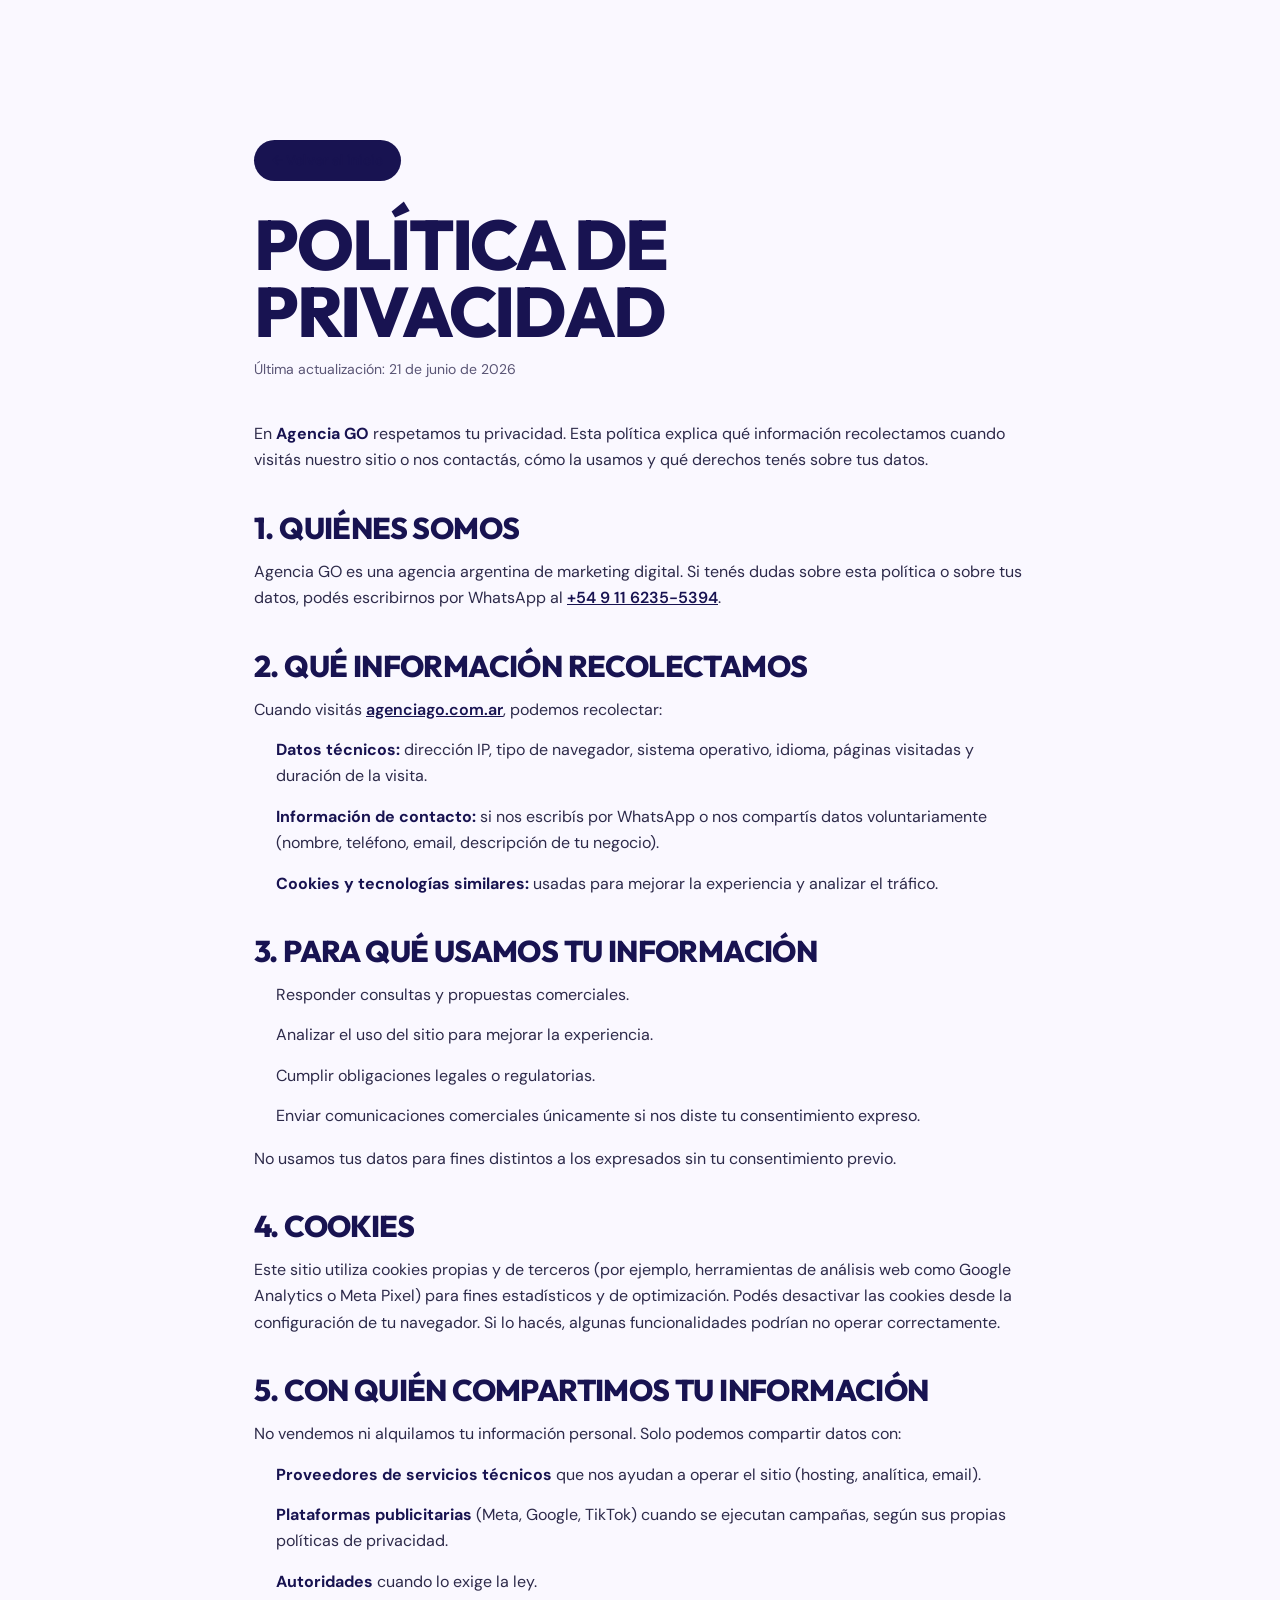
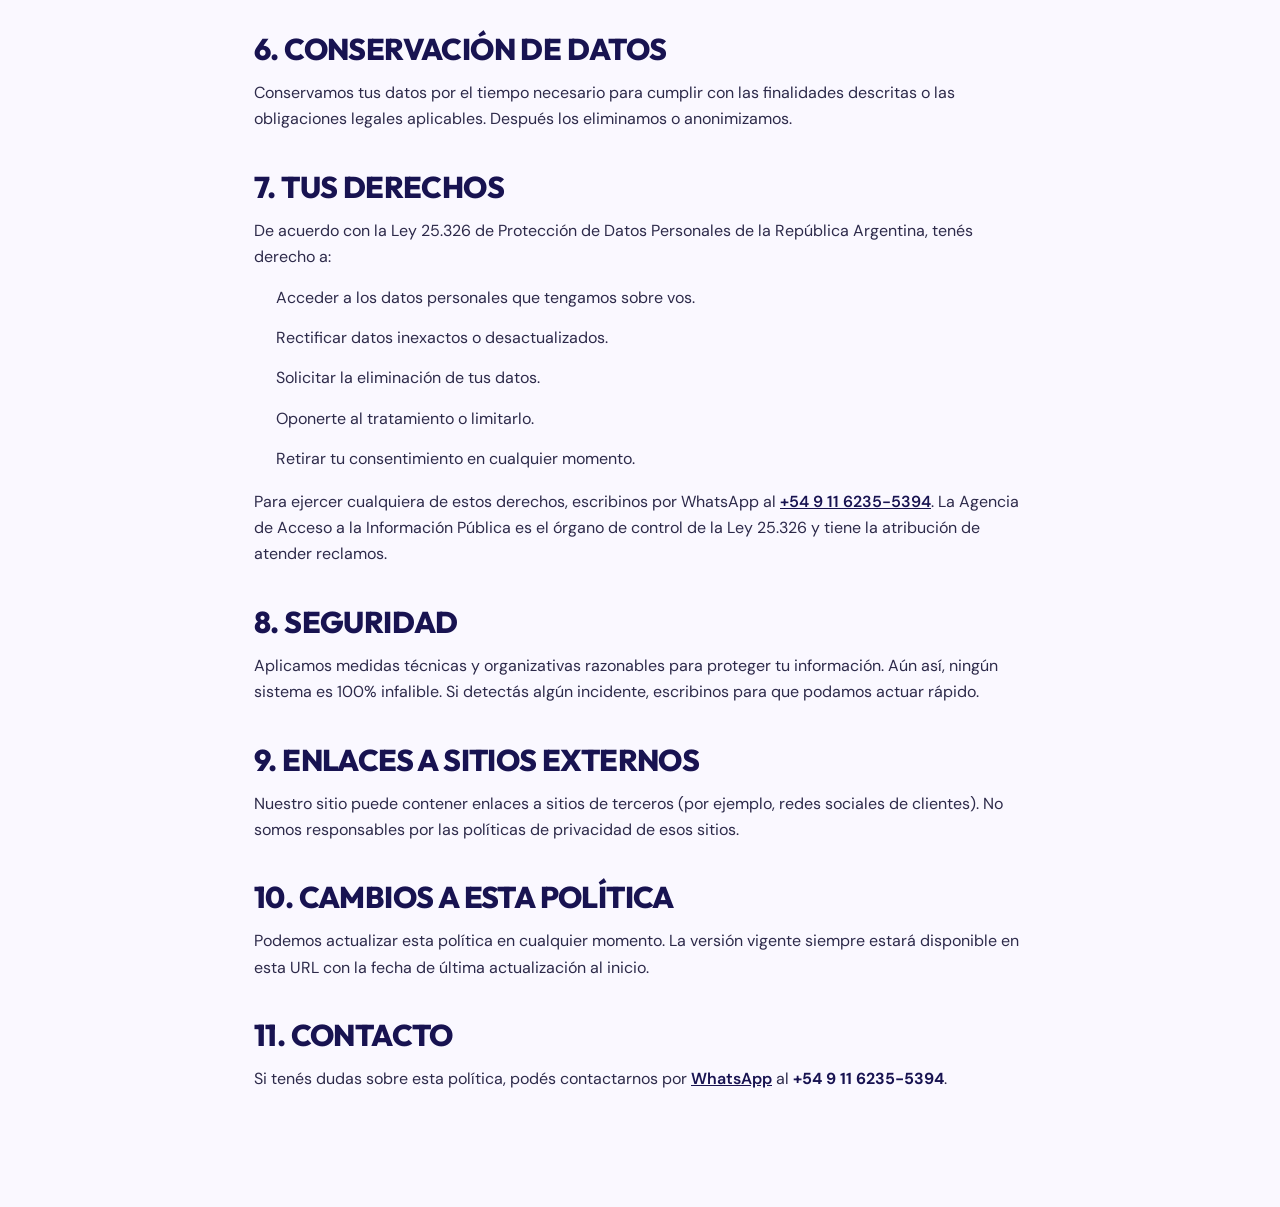
==== privacy.html @ be072089 "Layout fixes + privacy page - Equipo y FAQ: nube ahora arriba del título (consistente con   Servicio" ====
<!DOCTYPE html>
<html lang="es-AR">
<head>
<meta charset="UTF-8">
<meta name="viewport" content="width=device-width, initial-scale=1.0">
<title>Política de Privacidad | Agencia GO</title>
<meta name="description" content="Política de privacidad de Agencia GO. Información sobre cómo recolectamos, usamos y protegemos los datos de quienes visitan nuestro sitio o nos contactan.">
<meta name="robots" content="index, follow">
<link rel="canonical" href="https://agenciago.com.ar/privacy.html">
<link rel="icon" type="image/svg+xml" href="favicon-mascot.svg">
<link rel="icon" type="image/png" sizes="256x256" href="favicon-mascot.png">
<meta name="theme-color" content="#181351">
<link rel="preconnect" href="https://fonts.googleapis.com">
<link rel="preconnect" href="https://fonts.gstatic.com" crossorigin>
<link href="https://fonts.googleapis.com/css2?family=DM+Sans:opsz,wght@9..40,400;9..40,500;9..40,600;9..40,700&family=Outfit:wght@500;600;700;800&display=swap" rel="stylesheet">
<link rel="stylesheet" href="styles.css?v=11">
<style>
  body { background: var(--cream-white); color: var(--navy); }
  .privacy-wrap {
    max-width: 820px;
    margin: 0 auto;
    padding: 140px 24px 100px;
  }
  .privacy-back {
    display: inline-flex;
    align-items: center;
    gap: 8px;
    background: var(--navy);
    color: var(--lavender);
    font-weight: 700;
    font-size: 14px;
    padding: 10px 18px;
    border-radius: 100px;
    margin-bottom: 30px;
  }
  .privacy-back:hover { opacity: 0.85; }
  .privacy-wrap h1 {
    font-family: 'Outfit', sans-serif;
    font-weight: 800;
    font-size: clamp(40px, 6vw, 70px);
    line-height: 0.95;
    letter-spacing: -0.03em;
    text-transform: uppercase;
    margin-bottom: 14px;
  }
  .privacy-wrap .updated {
    font-size: 14px;
    color: #5A5575;
    margin-bottom: 40px;
  }
  .privacy-wrap h2 {
    font-family: 'Outfit', sans-serif;
    font-weight: 800;
    font-size: clamp(22px, 2.6vw, 30px);
    letter-spacing: -0.02em;
    text-transform: uppercase;
    margin: 38px 0 14px;
    line-height: 1.1;
  }
  .privacy-wrap p, .privacy-wrap li {
    font-size: 16px;
    line-height: 1.65;
    color: #2D2A4A;
    margin-bottom: 14px;
  }
  .privacy-wrap ul { padding-left: 22px; margin-bottom: 16px; }
  .privacy-wrap a { color: var(--navy); text-decoration: underline; font-weight: 600; }
  .privacy-wrap a:hover { color: var(--lavender-deep); }
  .privacy-wrap strong { color: var(--navy); font-weight: 700; }
</style>
</head>
<body>
<div class="privacy-wrap">
  <a href="/" class="privacy-back">← Volver al inicio</a>

  <h1>Política de Privacidad</h1>
  <p class="updated">Última actualización: 21 de junio de 2026</p>

  <p>En <strong>Agencia GO</strong> respetamos tu privacidad. Esta política explica qué información recolectamos cuando visitás nuestro sitio o nos contactás, cómo la usamos y qué derechos tenés sobre tus datos.</p>

  <h2>1. Quiénes somos</h2>
  <p>Agencia GO es una agencia argentina de marketing digital. Si tenés dudas sobre esta política o sobre tus datos, podés escribirnos por WhatsApp al <a href="https://wa.me/5491162355394" target="_blank" rel="noopener">+54 9 11 6235-5394</a>.</p>

  <h2>2. Qué información recolectamos</h2>
  <p>Cuando visitás <a href="https://agenciago.com.ar">agenciago.com.ar</a>, podemos recolectar:</p>
  <ul>
    <li><strong>Datos técnicos:</strong> dirección IP, tipo de navegador, sistema operativo, idioma, páginas visitadas y duración de la visita.</li>
    <li><strong>Información de contacto:</strong> si nos escribís por WhatsApp o nos compartís datos voluntariamente (nombre, teléfono, email, descripción de tu negocio).</li>
    <li><strong>Cookies y tecnologías similares:</strong> usadas para mejorar la experiencia y analizar el tráfico.</li>
  </ul>

  <h2>3. Para qué usamos tu información</h2>
  <ul>
    <li>Responder consultas y propuestas comerciales.</li>
    <li>Analizar el uso del sitio para mejorar la experiencia.</li>
    <li>Cumplir obligaciones legales o regulatorias.</li>
    <li>Enviar comunicaciones comerciales únicamente si nos diste tu consentimiento expreso.</li>
  </ul>
  <p>No usamos tus datos para fines distintos a los expresados sin tu consentimiento previo.</p>

  <h2>4. Cookies</h2>
  <p>Este sitio utiliza cookies propias y de terceros (por ejemplo, herramientas de análisis web como Google Analytics o Meta Pixel) para fines estadísticos y de optimización. Podés desactivar las cookies desde la configuración de tu navegador. Si lo hacés, algunas funcionalidades podrían no operar correctamente.</p>

  <h2>5. Con quién compartimos tu información</h2>
  <p>No vendemos ni alquilamos tu información personal. Solo podemos compartir datos con:</p>
  <ul>
    <li><strong>Proveedores de servicios técnicos</strong> que nos ayudan a operar el sitio (hosting, analítica, email).</li>
    <li><strong>Plataformas publicitarias</strong> (Meta, Google, TikTok) cuando se ejecutan campañas, según sus propias políticas de privacidad.</li>
    <li><strong>Autoridades</strong> cuando lo exige la ley.</li>
  </ul>

  <h2>6. Conservación de datos</h2>
  <p>Conservamos tus datos por el tiempo necesario para cumplir con las finalidades descritas o las obligaciones legales aplicables. Después los eliminamos o anonimizamos.</p>

  <h2>7. Tus derechos</h2>
  <p>De acuerdo con la Ley 25.326 de Protección de Datos Personales de la República Argentina, tenés derecho a:</p>
  <ul>
    <li>Acceder a los datos personales que tengamos sobre vos.</li>
    <li>Rectificar datos inexactos o desactualizados.</li>
    <li>Solicitar la eliminación de tus datos.</li>
    <li>Oponerte al tratamiento o limitarlo.</li>
    <li>Retirar tu consentimiento en cualquier momento.</li>
  </ul>
  <p>Para ejercer cualquiera de estos derechos, escribinos por WhatsApp al <a href="https://wa.me/5491162355394" target="_blank" rel="noopener">+54 9 11 6235-5394</a>. La Agencia de Acceso a la Información Pública es el órgano de control de la Ley 25.326 y tiene la atribución de atender reclamos.</p>

  <h2>8. Seguridad</h2>
  <p>Aplicamos medidas técnicas y organizativas razonables para proteger tu información. Aún así, ningún sistema es 100% infalible. Si detectás algún incidente, escribinos para que podamos actuar rápido.</p>

  <h2>9. Enlaces a sitios externos</h2>
  <p>Nuestro sitio puede contener enlaces a sitios de terceros (por ejemplo, redes sociales de clientes). No somos responsables por las políticas de privacidad de esos sitios.</p>

  <h2>10. Cambios a esta política</h2>
  <p>Podemos actualizar esta política en cualquier momento. La versión vigente siempre estará disponible en esta URL con la fecha de última actualización al inicio.</p>

  <h2>11. Contacto</h2>
  <p>Si tenés dudas sobre esta política, podés contactarnos por <a href="https://wa.me/5491162355394" target="_blank" rel="noopener">WhatsApp</a> al <strong>+54 9 11 6235-5394</strong>.</p>

</div>
</body>
</html>
---- styles.css ----
/* =============================================================
   AGENCIA GO — Landing Page (v2)
   ============================================================= */

:root {
  /* Agencia GO brand palette */
  --navy: #181351;
  --navy-deep: #0F0B3A;
  --lavender: #B9AAFF;
  --lavender-light: #D5CBFF;
  --lavender-soft: #ECE6FF;
  --lavender-deep: #8D7AFF;
  --cream-white: #FAF8FF;
  --white: #FFFFFF;
  --black: #0B0B0F;

  /* Legacy aliases mapped to brand */
  --blue: var(--navy);
  --blue-deep: var(--navy-deep);
  --blue-light: var(--lavender);
  --orange: var(--lavender);
  --orange-deep: var(--lavender-deep);
  --green: var(--lavender-deep);
  --green-deep: var(--lavender-deep);
  --yellow: var(--lavender-light);
  --yellow-soft: var(--lavender-soft);
  --pink: var(--lavender-soft);
  --pink-deep: var(--lavender-light);
  --pink-strong: var(--lavender);
  --cream: var(--cream-white);
  --cream-soft: var(--cream-white);
  --cream-deep: var(--lavender-soft);
}

* { margin: 0; padding: 0; box-sizing: border-box; }
html { scroll-behavior: smooth; }

body {
  font-family: 'DM Sans', -apple-system, sans-serif;
  color: var(--black);
  background: var(--white);
  font-size: 16px;
  line-height: 1.5;
  overflow-x: hidden;
}

a { color: inherit; text-decoration: none; }
ul { list-style: none; }
img, svg { display: block; max-width: 100%; }

.display, .display-xl {
  font-family: 'Outfit', sans-serif;
  font-weight: 800;
  text-transform: uppercase;
  letter-spacing: -0.03em;
  line-height: 0.95;
}
.display-xl { font-size: clamp(46px, 7vw, 122px); }

/* ============================== BUBBLE BADGES ============================== */
.bubble {
  position: relative;
  display: inline-block;
  width: 240px;
  line-height: 0;
  filter: drop-shadow(0 3px 0 rgba(0,0,0,0.12));
}
.bubble svg {
  width: 100%;
  height: auto;
  overflow: visible;
  display: block;
}
.bubble-text {
  position: absolute;
  top: 50%;
  left: 50%;
  transform: translate(-50%, -50%);
  font-family: 'Outfit', sans-serif;
  font-weight: 800;
  color: white;
  font-size: 22px;
  letter-spacing: -0.01em;
  text-transform: uppercase;
  white-space: nowrap;
  line-height: 1;
  font-weight: 800;
}
.bubble-text.dark { color: var(--black); }
.bubble-text.mail { font-size: 15px; letter-spacing: -0.01em; }
.bubble-text.phone { font-size: 19px; letter-spacing: -0.01em; }

/* color variants — fill of the symbol's circles */
.bubble-orange svg { fill: var(--orange); }
.bubble-green  svg { fill: var(--green); }
.bubble-yellow svg { fill: var(--yellow); }
.bubble-blue   svg { fill: var(--blue); }

.bubble-tag.center { display: block; margin: 0 auto 16px; }
.bubble-tag.inline {
  display: inline-block;
  vertical-align: middle;
  width: 190px;
  margin: 0 0 16px 14px;
}
.bubble-tag.small { width: 160px; }
.bubble-tag.wide { width: 380px; }

/* ============================== NAV ============================== */
.main-nav {
  position: fixed;
  top: 18px;
  left: 50%;
  transform: translateX(-50%);
  width: calc(100% - 36px);
  max-width: 1320px;
  background: var(--navy);
  border-radius: 100px;
  padding: 10px 14px 10px 24px;
  display: flex;
  align-items: center;
  gap: 40px;
  z-index: 100;
  box-shadow: 0 6px 30px rgba(24,19,81,0.18);
  transition: background-color .3s ease, box-shadow .25s;
}

/* === Adaptive nav theme === */
/* Default: nav over LIGHT page section — dark nav (navy bg, lavender content) */
.main-nav { color: var(--lavender); }
.nav-links a { color: var(--lavender); }
.nav-cta { background: var(--lavender); color: var(--navy); }
.logo-mark { background-color: var(--lavender); }

/* When over DARK section (hero/stats/footer) — flip to light nav */
body[data-nav="dark"] .main-nav { background: var(--lavender); }
body[data-nav="dark"] .nav-links a { color: var(--navy); }
body[data-nav="dark"] .nav-cta { background: var(--navy); color: var(--lavender); }
body[data-nav="dark"] .logo-mark { background-color: var(--navy); }
.nav-logo {
  display: flex;
  align-items: center;
  line-height: 0;
  flex-shrink: 0;
}
.logo-mark {
  display: block;
  width: 140px;
  aspect-ratio: 1002/348;
  -webkit-mask: url('go-logo-clean.png') center/contain no-repeat;
          mask: url('go-logo-clean.png') center/contain no-repeat;
  transition: background-color .3s ease;
}

.nav-links {
  display: flex;
  gap: 38px;
  margin: 0 auto;
  list-style: none;
}
.nav-links a {
  font-weight: 700;
  font-size: 17px;
  transition: color .3s ease;
}
.nav-links a:hover { opacity: 0.6; }
.has-drop .plus { font-weight: 800; }

.nav-cta {
  padding: 14px 26px;
  border-radius: 100px;
  font-weight: 800;
  font-size: 16px;
  white-space: nowrap;
  transition: transform .15s, background-color .3s ease, color .3s ease;
}
.nav-cta:hover { transform: translateY(-1px); }

/* ============================== HERO ============================== */
.hero {
  background: var(--blue);
  min-height: 100vh;
  max-height: 100vh;
  padding: 110px clamp(40px, 6vw, 100px) 90px;
  position: relative;
  overflow: hidden;
  display: flex;
  flex-direction: column;
  justify-content: space-between;
}

.dot-bg {
  position: absolute;
  inset: 0;
  background-image: radial-gradient(circle, rgba(255,255,255,0.16) 1.6px, transparent 1.8px);
  background-size: 22px 22px;
  pointer-events: none;
}

.hero-headline {
  position: relative;
  z-index: 2;
  font-family: 'Outfit', sans-serif;
  font-weight: 800;
  color: var(--white);
  font-size: clamp(44px, 8vw, 132px);
  text-transform: uppercase;
  line-height: 0.96;
  letter-spacing: -0.03em;
  text-align: center;
  margin: 0 auto;
  max-width: 1400px;
}
.hero-headline .line { display: block; }

/* floating bubble badges over hero */
.bubble-pos-branding {
  position: absolute;
  top: 22%;
  right: 8%;
  width: 280px;
  z-index: 4;
  transform: rotate(-4deg);
}
.bubble-pos-marketing {
  position: absolute;
  top: 52%;
  left: 50%;
  width: 320px;
  z-index: 4;
  transform: translate(-50%, -50%) rotate(2deg);
}
.bubble-pos-strategy {
  position: absolute;
  bottom: 28%;
  right: 5%;
  width: 280px;
  z-index: 4;
  transform: rotate(-6deg);
}
.bubble-pos-branding .bubble-text,
.bubble-pos-marketing .bubble-text,
.bubble-pos-strategy .bubble-text {
  font-size: 26px;
  letter-spacing: -0.01em;
}

.spark {
  position: absolute;
  width: 28px;
  height: 28px;
  z-index: 4;
  animation: twinkle 3s ease-in-out infinite;
}
.spark-1 { top: 18%; right: 36%; }
.spark-2 { top: 60%; left: 12%; width: 32px; height: 32px; animation-delay: 0.5s; }
.spark-3 { bottom: 30%; right: 30%; width: 22px; height: 22px; animation-delay: 1s; }
@keyframes twinkle {
  0%, 100% { transform: scale(1) rotate(0); opacity: 1; }
  50% { transform: scale(1.3) rotate(20deg); opacity: 0.7; }
}

.hero-robot {
  position: absolute;
  bottom: 22%;
  left: 3%;
  width: 180px;
  z-index: 5;
}

.hero-bottom {
  position: relative;
  z-index: 3;
  display: grid;
  grid-template-columns: 1fr auto 1fr;
  align-items: center;
  gap: 30px;
  margin-top: auto;
}

.hero-bottom-left {
  display: flex;
  align-items: center;
  gap: 30px;
}
.brand-logo {
  font-family: 'Outfit', sans-serif;
  font-weight: 800;
  color: white;
  font-size: 27px;
  line-height: 0.95;
  letter-spacing: -0.02em;
}

.award-seal {
  position: relative;
  width: 220px;
  height: 220px;
  margin: 0 auto;
}
.award-seal svg { width: 100%; height: 100%; position: absolute; top: 0; left: 0; }
.award-seal .globe {
  width: 60%;
  height: 60%;
  top: 20%;
  left: 20%;
  z-index: 1;
}
.award-seal .seal-text {
  animation: spin 30s linear infinite;
  z-index: 2;
}
.seal-label {
  font-family: 'Outfit', sans-serif;
  font-weight: 800;
  font-size: 16px;
  fill: white;
  letter-spacing: 1.5px;
}
@keyframes spin {
  from { transform: rotate(0deg); }
  to { transform: rotate(360deg); }
}

.hero-bottom-right {
  text-align: right;
  color: white;
}
.hero-bottom-right p {
  font-size: 21px;
  font-weight: 500;
  line-height: 1.4;
}

/* ============================== PILL BUTTON ============================== */
.pill-btn {
  display: inline-flex;
  align-items: center;
  gap: 8px;
  padding: 18px 36px;
  border-radius: 100px;
  font-weight: 800;
  font-size: 17px;
  font-family: 'Outfit', sans-serif;
  font-weight: 800;
  letter-spacing: -0.01em;
  transition: transform .15s, box-shadow .15s;
}
.pill-btn:hover { transform: translateY(-2px); box-shadow: 0 8px 20px rgba(0,0,0,0.15); }
.pill-white { background: white; color: var(--black); }
.pill-black { background: var(--black); color: white; }
.pill-pink { background: var(--pink-deep); color: var(--black); }
.pill-btn.large { padding: 26px 56px; font-size: 24px; }
.pill-btn.pill-hero { padding: 26px 54px; font-size: 25px; }

/* ============================== SCALLOP (section dividers) ============================== */
.scallop {
  position: absolute;
  bottom: -1px;
  left: 0;
  width: 100%;
  height: 60px;
  z-index: 6;
  display: block;
  pointer-events: none;
}
.scallop-white-fill { fill: var(--white); }
.scallop-pink-fill  { fill: var(--pink-deep); }
.scallop-blue-fill  { fill: var(--blue); }
.scallop-cream-fill { fill: var(--cream-soft); }

/* ============================== SERVICES ============================== */
.services {
  background: var(--white);
  padding: 130px 40px 100px;
  position: relative;
}
.services-head {
  display: grid;
  grid-template-columns: 1.4fr 1fr;
  gap: 60px;
  margin-bottom: 70px;
  align-items: end;
  max-width: 1400px;
  margin-left: auto;
  margin-right: auto;
}
.services-head-left .bubble-tag { width: 220px; display: block; margin-bottom: 20px; }
.services-head-right { padding-bottom: 20px; }
.services-head-right p {
  font-size: 22px;
  line-height: 1.4;
  margin-bottom: 30px;
  color: #4A4A4F;
}

.services-grid {
  display: grid;
  grid-template-columns: repeat(2, 1fr);
  gap: 28px;
  max-width: 1400px;
  margin: 0 auto;
}
.service-card {
  border-radius: 38px;
  padding: 48px 48px 50px;
  position: relative;
  overflow: hidden;
  min-height: 440px;
  display: flex;
  flex-direction: column;
  justify-content: space-between;
  transition: transform .25s ease;
}
.service-card:hover { transform: translateY(-8px); }
.service-pink   { background: var(--lavender-soft); }
.service-yellow { background: var(--lavender-light); }
.service-blue   { background: var(--navy); color: var(--lavender); }
.service-orange { background: var(--lavender); color: var(--navy); }
.service-card h3 {
  font-family: 'Outfit', sans-serif;
  font-weight: 800;
  font-size: clamp(34px, 3.8vw, 52px);
  line-height: 0.9;
  letter-spacing: -0.02em;
  margin-bottom: 24px;
}
.service-card p {
  font-size: 17px;
  font-weight: 500;
  line-height: 1.4;
  max-width: 340px;
}
.service-illu {
  position: absolute;
  right: 12px;
  bottom: 0;
  width: 212px;
  height: 247px;
  pointer-events: none;
}
.service-illu svg { width: 100%; height: 100%; display: block; }
.service-arrow {
  position: absolute;
  top: 36px;
  right: 44px;
  width: 56px;
  height: 56px;
  border-radius: 50%;
  background: var(--black);
  color: white;
  display: flex;
  align-items: center;
  justify-content: center;
  font-size: 22px;
  font-weight: 700;
  transform: rotate(-45deg);
  transition: transform .2s;
}
.service-card:hover .service-arrow { transform: rotate(0deg); }
.service-blue .service-arrow, .service-orange .service-arrow {
  background: white; color: var(--black);
}

/* ============================== STATS ============================== */
.stats {
  background: var(--blue);
  color: white;
  padding: 50px 40px;
  display: flex;
  flex-wrap: wrap;
  align-items: center;
  justify-content: center;
  gap: 30px 50px;
  border-top: 4px solid var(--black);
  border-bottom: 4px solid var(--black);
}
.stat-item { text-align: center; }
.stat-num {
  font-family: 'Outfit', sans-serif;
  font-weight: 800;
  font-size: clamp(36px, 4.5vw, 56px);
  line-height: 1;
  letter-spacing: -0.03em;
}
.stat-label {
  font-size: 15px;
  font-weight: 600;
  opacity: 0.9;
  margin-top: 6px;
}
.stat-divider { color: var(--yellow); font-size: 22px; }

/* ============================== GO MASCOTS ============================== */
.go-float { position: absolute; pointer-events: none; z-index: 4; }
.go-float svg { width: 100%; height: auto; display: block; overflow: visible; }
@keyframes go-bob { 0%,100%{transform:translateY(0)} 50%{transform:translateY(-16px)} }
.go-bob { animation: go-bob 4.5s ease-in-out infinite; }
.go-strategy { width: 188px; bottom: 0; right: 7%; z-index: 1; }
.go-process  { width: 142px; top: 64px; right: 56px; }
.go-faq      { width: 116px; top: 104px; left: 60px; }
@media (max-width: 900px){ .go-process, .go-faq { display: none; } .go-strategy { width: 130px; } }

/* ============================== STRATEGY QUOTE ============================== */
.strategy-quote {
  background: var(--white);
  padding: 140px 40px;
  position: relative;
  overflow: hidden;
  text-align: center;
}
.blob {
  position: absolute;
  background: var(--pink);
  border-radius: 50%;
  z-index: 0;
}
.blob-1 {
  width: 280px;
  height: 700px;
  top: 50%;
  left: 30%;
  transform: translate(-50%, -50%) rotate(-25deg);
}
.blob-2 {
  width: 320px;
  height: 700px;
  top: 50%;
  right: 25%;
  transform: translate(50%, -50%) rotate(25deg);
}
.quote-text {
  position: relative;
  z-index: 2;
  max-width: 1400px;
  margin: 0 auto;
  font-size: clamp(50px, 7.5vw, 120px);
}

/* ============================== PROCESS ============================== */
.process {
  background: var(--cream-soft);
  padding: 120px 40px;
  position: relative;
  overflow: hidden;
}
.process-head { text-align: center; margin-bottom: 60px; }
.process-head .bubble-tag { width: 200px; margin: 0 auto 16px; }
.process-grid {
  display: grid;
  grid-template-columns: repeat(4, 1fr);
  gap: 22px;
  max-width: 1400px;
  margin: 0 auto;
}
.process-card {
  background: white;
  border-radius: 28px;
  padding: 36px 28px;
  border: 3px solid var(--black);
  position: relative;
  transition: transform .25s;
}
.process-card:hover { transform: translateY(-6px); }
.process-num {
  font-family: 'Outfit', sans-serif;
  font-weight: 800;
  font-size: 56px;
  line-height: 1;
  color: var(--orange);
  margin-bottom: 18px;
}
.process-card h3 {
  font-family: 'Outfit', sans-serif;
  font-weight: 800;
  font-size: 22px;
  letter-spacing: -0.02em;
  margin-bottom: 12px;
}
.process-card p {
  font-size: 14px;
  line-height: 1.5;
  color: #4A4A4F;
}

/* ============================== PORTFOLIO ============================== */
.portfolio {
  background: var(--cream-soft);
  padding: 120px 40px 100px;
  position: relative;
}
.portfolio-head { text-align: center; margin-bottom: 80px; }
.portfolio-head .bubble-tag { width: 220px; }
.portfolio-grid {
  display: grid;
  grid-template-columns: repeat(2, 1fr);
  gap: 30px;
  max-width: 1400px;
  margin: 0 auto;
  padding-bottom: 80px;
}

/* === CASE CARDS (antes/después) === */
.cases-list {
  display: flex;
  flex-direction: column;
  gap: 28px;
  max-width: 1280px;
  margin: 0 auto 80px;
}
.case-card {
  background: var(--white);
  border-radius: 32px;
  padding: 36px;
  display: grid;
  grid-template-columns: 1fr 1.3fr;
  gap: 36px;
  align-items: center;
  border: 3px solid var(--navy);
  transition: transform .25s;
}
.case-card:hover { transform: translateY(-4px); }
.case-card:nth-child(even) {
  background: var(--lavender-soft);
  grid-template-columns: 1.3fr 1fr;
}
.case-card:nth-child(even) .case-info { order: 2; }
.case-card:nth-child(even) .case-compare { order: 1; }

.case-tag {
  display: inline-block;
  font-size: 12px;
  font-weight: 700;
  text-transform: uppercase;
  letter-spacing: 0.1em;
  background: var(--lavender);
  color: var(--navy);
  padding: 7px 14px;
  border-radius: 100px;
  margin-bottom: 14px;
}
.case-handle {
  font-family: 'Outfit', sans-serif;
  font-weight: 800;
  font-size: clamp(26px, 3vw, 40px);
  letter-spacing: -0.02em;
  line-height: 0.95;
  margin-bottom: 14px;
}
.case-desc {
  font-size: 15.5px;
  line-height: 1.55;
  color: #4A4A66;
  margin-bottom: 24px;
  max-width: 440px;
}
.case-kpis {
  display: grid;
  grid-template-columns: repeat(3, 1fr);
  gap: 14px;
  padding-top: 20px;
  border-top: 2px solid rgba(24,19,81,0.14);
}
.case-kpi b {
  display: block;
  font-family: 'Outfit', sans-serif;
  font-weight: 800;
  font-size: clamp(22px, 2.2vw, 28px);
  color: var(--navy);
  line-height: 1;
  margin-bottom: 5px;
  letter-spacing: -0.02em;
}
.case-kpi span {
  font-size: 12px;
  color: #5A5575;
  font-weight: 500;
  line-height: 1.35;
  display: block;
}

.case-compare {
  display: grid;
  grid-template-columns: 1fr 1fr;
  gap: 14px;
}
.case-side {
  position: relative;
  margin: 0;
}
.case-label {
  position: absolute;
  top: 12px;
  left: 12px;
  background: var(--navy);
  color: var(--lavender);
  font-family: 'Outfit', sans-serif;
  font-weight: 800;
  font-size: 11px;
  letter-spacing: 0.12em;
  padding: 7px 13px;
  border-radius: 100px;
  z-index: 2;
}
.case-label.after { background: var(--lavender); color: var(--navy); }
.case-side img {
  width: 100%;
  aspect-ratio: 9/16;
  object-fit: cover;
  object-position: top;
  border-radius: 20px;
  display: block;
  box-shadow: 0 10px 30px rgba(24,19,81,0.16);
}

/* === REELS STRIP === */
.reels-section {
  max-width: 1280px;
  margin: 0 auto;
  padding-bottom: 80px;
}
.reels-section-head { text-align: center; margin-bottom: 36px; }
.reels-head {
  font-family: 'Outfit', sans-serif;
  font-weight: 800;
  font-size: clamp(30px, 3.6vw, 48px);
  text-transform: uppercase;
  letter-spacing: -0.025em;
  line-height: 1;
  margin-bottom: 10px;
}
.reels-sub {
  font-size: 17px;
  color: #4A4A66;
}
.reels-grid {
  display: grid;
  grid-template-columns: repeat(3, 1fr);
  gap: 22px;
}
.reel-card {
  background: var(--navy);
  color: var(--lavender);
  border-radius: 24px;
  padding: 22px 22px 24px;
  display: flex;
  flex-direction: column;
  gap: 14px;
  transition: transform .25s;
  --growth: #4ADE80;
}
.reel-card:hover { transform: translateY(-6px); }

.reel-head { display: flex; justify-content: space-between; align-items: center; gap: 10px; }
.reel-tag {
  font-size: 11px;
  font-weight: 700;
  text-transform: uppercase;
  letter-spacing: 0.12em;
  opacity: 0.7;
}
.reel-badge {
  background: rgba(74, 222, 128, 0.16);
  color: var(--growth);
  font-weight: 700;
  font-size: 11.5px;
  padding: 5px 10px 5px 8px;
  border-radius: 100px;
  display: inline-flex;
  align-items: center;
  gap: 4px;
  white-space: nowrap;
}
.reel-badge .up { width: 12px; height: 12px; flex-shrink: 0; }

.reel-body {
  display: grid;
  grid-template-columns: 110px 1fr;
  gap: 16px;
  align-items: stretch;
}
.reel-img {
  width: 100%;
  aspect-ratio: 3/4;
  object-fit: cover;
  border-radius: 12px;
  border: 1.5px solid rgba(255,255,255,0.08);
  display: block;
}
.reel-stat {
  display: flex;
  flex-direction: column;
  justify-content: center;
}
.reel-views {
  font-family: 'Outfit', sans-serif;
  font-weight: 800;
  font-size: clamp(42px, 5vw, 60px);
  line-height: 0.92;
  letter-spacing: -0.04em;
  color: var(--white);
}
.reel-views-label {
  font-size: 11px;
  text-transform: uppercase;
  letter-spacing: 0.1em;
  font-weight: 700;
  opacity: 0.65;
  margin-top: 6px;
}
.reel-grow {
  display: inline-flex;
  align-items: center;
  gap: 5px;
  color: var(--growth);
  font-weight: 700;
  font-size: 13px;
  margin-top: 12px;
}
.reel-grow .up { width: 14px; height: 14px; flex-shrink: 0; }

.reel-story {
  font-family: 'Outfit', sans-serif;
  font-weight: 700;
  font-size: 17px;
  line-height: 1.2;
  letter-spacing: -0.01em;
  margin-top: 4px;
  color: var(--white);
}
.reel-attr {
  font-size: 12px;
  opacity: 0.6;
  font-weight: 600;
}

/* Variantes de color con verde adaptado al contraste */
.reels-grid .reel-card:nth-child(3n+2) {
  background: var(--lavender-deep);
  --growth: #BCFFD0;
}
.reels-grid .reel-card:nth-child(3n+2) .reel-badge {
  background: rgba(188, 255, 208, 0.22);
}
.reels-grid .reel-card:nth-child(3n+3) {
  background: var(--lavender);
  color: var(--navy);
  --growth: #0E7C3A;
}
.reels-grid .reel-card:nth-child(3n+3) .reel-views { color: var(--navy); }
.reels-grid .reel-card:nth-child(3n+3) .reel-story { color: var(--navy); }
.reels-grid .reel-card:nth-child(3n+3) .reel-badge { background: rgba(14, 124, 58, 0.14); }

@media (max-width: 960px) {
  .case-card, .case-card:nth-child(even) {
    grid-template-columns: 1fr;
    padding: 28px;
  }
  .case-card:nth-child(even) .case-info { order: initial; }
  .case-card:nth-child(even) .case-compare { order: initial; }
  .reels-grid { grid-template-columns: 1fr 1fr; }
}
@media (max-width: 600px) {
  .case-kpis { grid-template-columns: 1fr; gap: 12px; padding-top: 16px; }
  .reels-grid { grid-template-columns: 1fr; }
}
.port-card {
  border-radius: 34px;
  overflow: hidden;
  padding: 22px;
  display: flex;
  flex-direction: column;
  gap: 22px;
  transition: transform .25s;
}
.port-card:hover { transform: translateY(-8px); }
.port-pink         { background: var(--lavender-soft); }
.port-pink-strong  { background: var(--lavender-light); }
.port-blue         { background: var(--navy); color: var(--lavender); }
.port-orange       { background: var(--lavender); color: var(--navy); }
.port-yellow       { background: var(--lavender-light); }
.port-yellow-light { background: var(--lavender-soft); }
.port-yellow-strong{ background: var(--lavender-light); }
.port-green        { background: var(--lavender-deep); color: var(--white); }
.port-img {
  border-radius: 22px;
  overflow: hidden;
  aspect-ratio: 400/280;
}
.port-img svg { width: 100%; height: 100%; }
.port-meta { padding: 0 8px 10px; }
.port-meta h3 {
  font-family: 'Outfit', sans-serif;
  font-weight: 800;
  font-size: clamp(22px, 2.3vw, 36px);
  letter-spacing: -0.02em;
  margin-bottom: 6px;
}
.port-bottom {
  display: flex;
  justify-content: space-between;
  font-weight: 700;
  font-size: 15px;
  opacity: 0.85;
}

/* ============================== TEAM ============================== */
.team {
  background: white;
  padding: 130px 40px 130px;
  position: relative;
}
.team-head { text-align: center; margin-bottom: 70px; }
.team-h2 { display: inline; }
.team-h2 .bubble-tag.inline { margin-left: 14px; }
.team-grid {
  display: grid;
  grid-template-columns: repeat(3, 1fr);
  gap: 24px;
  max-width: 1180px;
  margin: 0 auto;
  padding-bottom: 80px;
}
.team-card {
  border-radius: 30px;
  padding: 22px 22px 30px;
  transition: transform .25s;
}
.team-card:hover { transform: translateY(-6px); }
.team-pink-light   { background: var(--lavender-soft); }
.team-blue-light   { background: var(--lavender); color: var(--navy); }
.team-yellow-light { background: var(--lavender-light); }
.team-orange-light { background: var(--navy); color: var(--lavender); }
.team-yellow-strong{ background: var(--lavender-light); }
.team-blue-strong  { background: var(--lavender-deep); color: var(--white); }
.team-avatar {
  border-radius: 22px;
  overflow: hidden;
  margin: 0 0 20px;
  width: 100%;
  aspect-ratio: 5 / 4;
  background: rgba(255,255,255,0.35);
}
.team-avatar img {
  width: 100%;
  height: 100%;
  object-fit: cover;
  object-position: center 25%;
}
.team-card h3 {
  font-family: 'Outfit', sans-serif;
  font-weight: 800;
  font-size: 26px;
  letter-spacing: -0.02em;
  margin-bottom: 4px;
}
.team-card p {
  font-size: 15px;
  font-weight: 600;
  opacity: 0.85;
  line-height: 1.35;
}

/* +10 editoras card — full-width banner */
.team-editoras {
  grid-column: 1 / -1;
  background: var(--lavender-deep);
  color: var(--white);
  display: flex;
  flex-direction: row;
  align-items: center;
  gap: 40px;
  padding: 36px 56px;
}
.editoras-num {
  font-family: 'Outfit', sans-serif;
  font-weight: 800;
  font-size: clamp(90px, 14vw, 180px);
  line-height: 0.85;
  letter-spacing: -0.04em;
  flex-shrink: 0;
}
.editoras-info { flex: 1; }
.team-editoras h3 { font-size: clamp(32px, 4vw, 52px); margin-bottom: 6px; }
.team-editoras p { opacity: 0.92; font-size: 17px; max-width: 540px; }
@media (max-width: 700px){
  .team-editoras { flex-direction: column; align-items: flex-start; gap: 14px; padding: 30px; }
}

/* ============================== TESTIMONIALS ============================== */
.testimonials {
  background: var(--pink-deep);
  padding: 130px 40px 130px;
  position: relative;
}
.testimonials-head { text-align: center; margin-bottom: 60px; }
.testimonials-head .bubble-tag { width: 240px; }
/* === Testimonials carousel === */
.testimonial-marquee {
  overflow: hidden;
  width: 100%;
  padding-bottom: 70px;
  -webkit-mask-image: linear-gradient(90deg, transparent, #000 6%, #000 94%, transparent);
  mask-image: linear-gradient(90deg, transparent, #000 6%, #000 94%, transparent);
}
.testimonial-track {
  display: flex;
  gap: 24px;
  width: max-content;
  animation: tmarq 50s linear infinite;
}
.testimonial-track:hover { animation-play-state: paused; }
@keyframes tmarq {
  from { transform: translateX(0); }
  to   { transform: translateX(calc(-50% - 12px)); }
}
.testimonial-card {
  flex-shrink: 0;
  width: 360px;
  background: white;
  border-radius: 26px;
  padding: 30px 30px 28px;
  display: flex;
  flex-direction: column;
  gap: 16px;
  position: relative;
}
.t-stars {
  color: var(--lavender-deep);
  font-size: 18px;
  letter-spacing: 3px;
  line-height: 1;
}
.t-body {
  font-size: 16px;
  line-height: 1.55;
  color: #2A2A3F;
  flex: 1;
}
.t-author {
  border-top: 1.5px solid rgba(24,19,81,0.1);
  padding-top: 14px;
  margin-top: 4px;
}
.t-author strong {
  display: block;
  font-family: 'Outfit', sans-serif;
  font-weight: 800;
  font-size: 16px;
  letter-spacing: -0.01em;
  margin-bottom: 2px;
}
.t-author span {
  font-size: 13px;
  color: #5A5575;
  font-weight: 500;
}

/* ============================== FAQ ============================== */
.faq {
  background: white;
  padding: 120px 40px 110px;
  position: relative;
  overflow: hidden;
}
.faq-head { text-align: center; margin-bottom: 70px; }
.faq-head h2 { display: inline; }
.faq-list {
  max-width: 1100px;
  margin: 0 auto;
  display: flex;
  flex-direction: column;
  gap: 14px;
}
.faq-item {
  background: var(--cream);
  border-radius: 26px;
  padding: 28px 36px;
}
.faq-item summary {
  list-style: none;
  cursor: pointer;
  display: flex;
  justify-content: space-between;
  align-items: center;
  gap: 30px;
}
.faq-item summary::-webkit-details-marker { display: none; }
.faq-item summary > span:first-child {
  font-family: 'Outfit', sans-serif;
  font-weight: 800;
  font-size: clamp(18px, 1.8vw, 26px);
  letter-spacing: -0.01em;
}
.faq-icon {
  width: 30px;
  height: 30px;
  position: relative;
  flex-shrink: 0;
}
.faq-icon::before, .faq-icon::after {
  content: "";
  position: absolute;
  background: var(--black);
  top: 50%; left: 50%;
}
.faq-icon::before {
  width: 20px;
  height: 4px;
  transform: translate(-50%, -50%);
}
.faq-icon::after {
  width: 4px;
  height: 20px;
  transform: translate(-50%, -50%);
  transition: transform .25s;
}
.faq-item[open] .faq-icon::after { transform: translate(-50%, -50%) scaleY(0); }
.faq-body {
  font-size: 16px;
  line-height: 1.5;
  color: #3A3A3F;
  margin-top: 16px;
  max-width: 80%;
}

/* ============================== FINAL CTA ============================== */
.final-cta {
  background: white;
  padding: 110px 40px 220px;
  position: relative;
  text-align: center;
  overflow: hidden;
}
.cta-headline { font-size: clamp(54px, 8.5vw, 140px); }
.final-cta .pill-btn { margin-top: 40px; }

.final-left {
  position: absolute;
  top: 24px;
  left: 3%;
  width: 220px;
  transform: rotate(-10deg);
  z-index: 2;
}
.final-right {
  position: absolute;
  top: 36px;
  right: 3%;
  width: 230px;
  transform: rotate(8deg);
  z-index: 2;
}

.confetti { position: absolute; z-index: 3; }
.c1 { top: 5%; left: 35%; width: 24px; }
.c2 { top: 60px; right: 28%; width: 16px; height: 50px; }
.c3 { bottom: 35%; left: 22%; width: 50px; height: 16px; }
.cta-robot {
  position: absolute;
  bottom: 56px;
  right: 7%;
  width: 172px;
  pointer-events: none;
}
.cta-robot svg { width: 100%; height: auto; display: block; }

/* ============================== FOOTER ============================== */
.footer {
  background: var(--blue);
  color: white;
  padding: 80px 40px 30px;
  position: relative;
  overflow: hidden;
}
.footer::before {
  content: "";
  position: absolute;
  inset: 0;
  background-image: radial-gradient(circle, rgba(255,255,255,0.10) 1.4px, transparent 1.6px);
  background-size: 22px 22px;
  pointer-events: none;
}
.footer-cols {
  display: grid;
  grid-template-columns: 1fr 1fr 1.2fr auto;
  gap: 50px;
  max-width: 1400px;
  margin: 0 auto 60px;
  align-items: start;
  position: relative;
}
.footer-col h4 {
  font-family: 'Outfit', sans-serif;
  font-weight: 800;
  font-size: 20px;
  letter-spacing: -0.01em;
  margin-bottom: 20px;
}
.footer-col a, .footer-col p {
  display: block;
  font-size: 16px;
  font-weight: 500;
  margin-bottom: 8px;
  opacity: 0.92;
}
.footer-col a:hover { opacity: 1; }
.footer-badge {
  position: relative;
  width: 170px;
  height: 170px;
}
.footer-badge svg { width: 100%; height: 100%; position: absolute; top: 0; left: 0; }
.footer-badge .globe { width: 58%; height: 58%; top: 21%; left: 21%; }
.footer-badge .seal-text { animation: spin 35s linear infinite; }

.footer-cta-row {
  display: flex;
  align-items: center;
  justify-content: center;
  gap: 24px;
  flex-wrap: wrap;
  margin: 40px 0 30px;
  position: relative;
}
.footer-mega {
  font-family: 'Outfit', sans-serif;
  font-weight: 800;
  font-size: clamp(70px, 12vw, 200px);
  text-align: center;
  line-height: 0.85;
  letter-spacing: -0.04em;
  margin: 20px 0;
  flex-basis: 100%;
  position: relative;
}
.footer-cta-row .bubble { width: 230px; }
.footer-cta-row .bubble.wide { width: 470px; }

.footer-legal {
  border-top: 1px solid rgba(255,255,255,0.18);
  padding-top: 28px;
  display: flex;
  gap: 40px;
  align-items: center;
  font-size: 15px;
  font-weight: 500;
  flex-wrap: wrap;
  max-width: 1400px;
  margin: 0 auto;
  position: relative;
}
.footer-legal a { opacity: 0.92; }
.footer-legal span { margin-left: auto; opacity: 0.7; }

/* ============================== RESPONSIVE ============================== */
@media (max-width: 1100px) {
  .services-head { grid-template-columns: 1fr; }
  .services-grid, .portfolio-grid, .testimonial-grid { grid-template-columns: 1fr; }
  .team-grid, .process-grid { grid-template-columns: repeat(2, 1fr); }
  .footer-cols { grid-template-columns: 1fr 1fr; }
  .footer-badge { grid-column: span 2; margin: 0 auto; }
  .hero-bottom { grid-template-columns: 1fr; text-align: center; gap: 16px; }
  .hero-bottom-left { justify-content: center; }
  .hero-bottom-right { text-align: center; }
  .nav-links { display: none; }
}

@media (max-width: 760px) {
  .main-nav { padding: 10px 12px 10px 20px; gap: 12px; top: 12px; width: calc(100% - 24px); }
  .nav-cta { padding: 10px 16px; font-size: 13px; }
  .nav-logo { font-size: 18px; }
  .hero { padding: 100px 20px 60px; max-height: none; min-height: 100vh; }
  .services, .strategy-quote, .portfolio, .team, .testimonials, .faq, .process, .final-cta {
    padding-left: 20px;
    padding-right: 20px;
  }
  .service-card { padding: 28px; min-height: auto; }
  .service-illu { width: 130px; height: 130px; right: 10px; bottom: 10px; opacity: 0.6; }
  .service-arrow { top: 22px; right: 22px; width: 46px; height: 46px; font-size: 18px; }
  .bubble-pos-branding { top: 110px; right: 5%; width: 170px; }
  .bubble-pos-marketing { width: 200px; top: 48%; }
  .bubble-pos-strategy { width: 170px; right: 5%; bottom: 32%; }
  .hero-robot { width: 120px; bottom: 22%; left: 4%; }
  .testimonial-card { padding: 28px; }
  .footer-cols { grid-template-columns: 1fr; }
  .footer-badge { grid-column: auto; }
  .footer-cta-row { flex-direction: column; }
  .footer-cta-row .bubble.wide { width: 280px; }
  .footer-legal { gap: 16px; }
  .footer-legal span { margin-left: 0; }
}
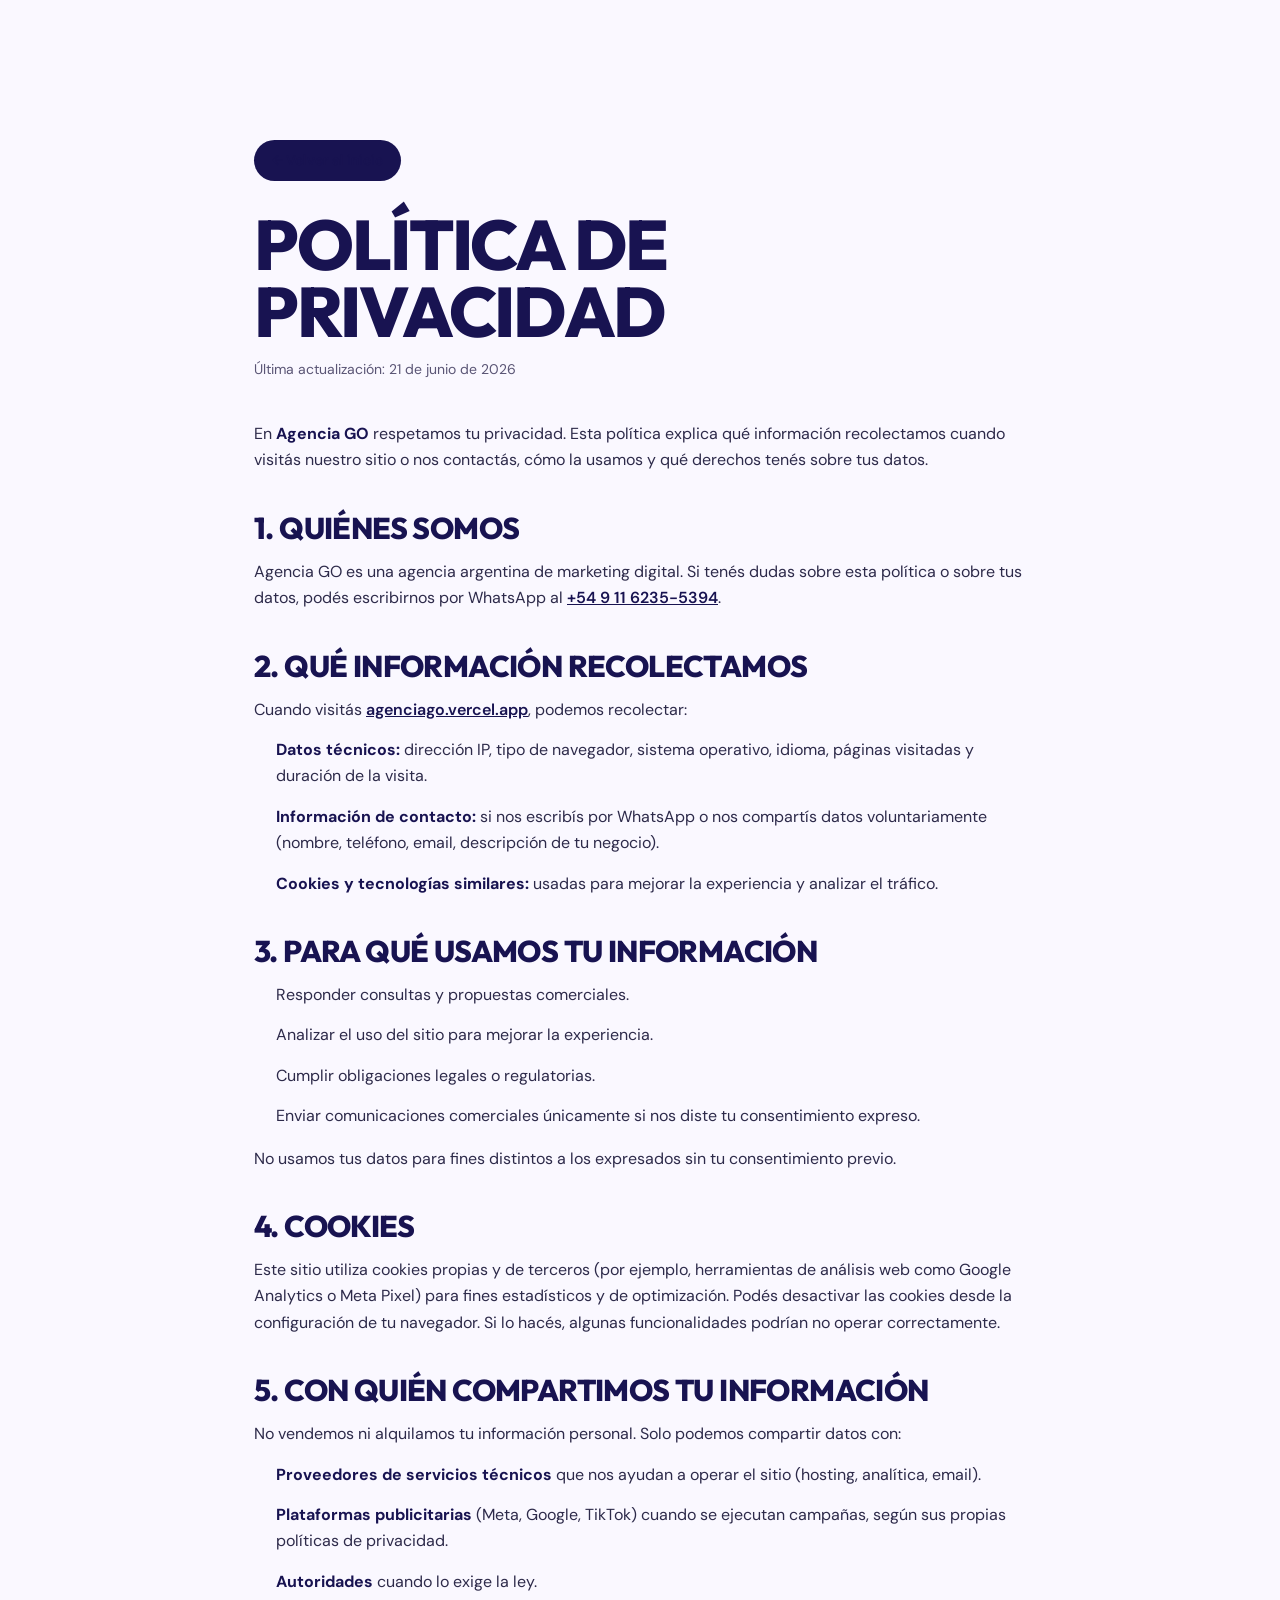
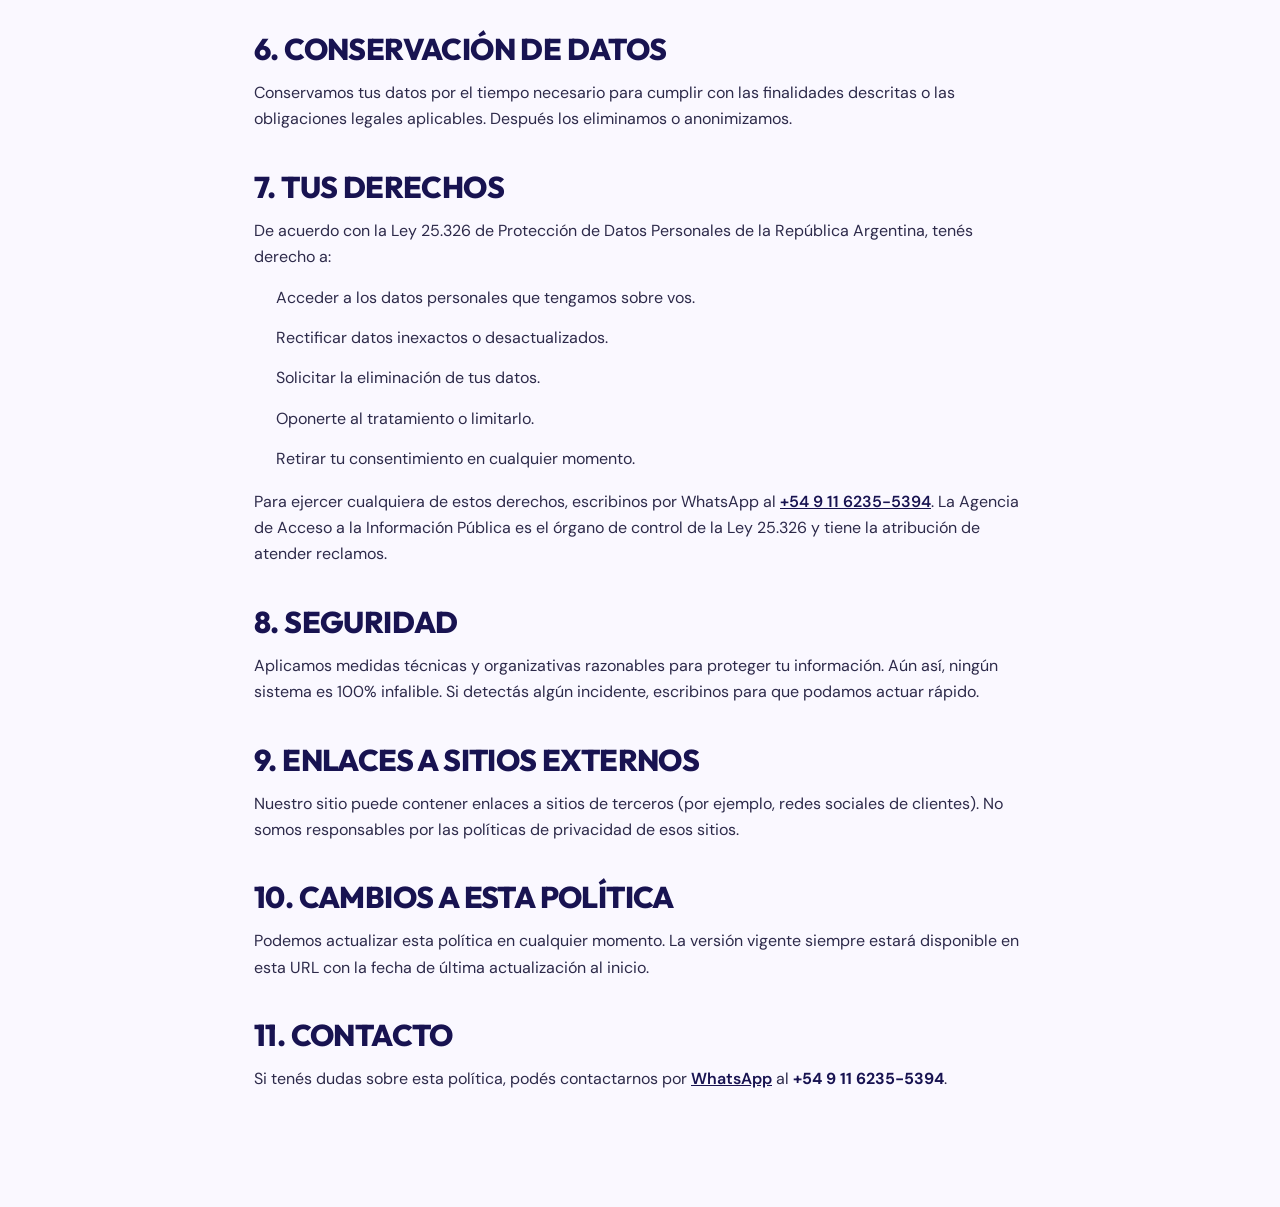
==== commit e7e84b89: "Fix OG/Twitter URLs apuntando al dominio real (vercel.app) El sitio está deployado en agenciago.verc" ====
--- a/privacy.html
+++ b/privacy.html
@@ -6,7 +6,7 @@
 <title>Política de Privacidad | Agencia GO</title>
 <meta name="description" content="Política de privacidad de Agencia GO. Información sobre cómo recolectamos, usamos y protegemos los datos de quienes visitan nuestro sitio o nos contactan.">
 <meta name="robots" content="index, follow">
-<link rel="canonical" href="https://agenciago.com.ar/privacy.html">
+<link rel="canonical" href="https://agenciago.vercel.app/privacy.html">
 <link rel="icon" type="image/svg+xml" href="favicon-mascot.svg">
 <link rel="icon" type="image/png" sizes="256x256" href="favicon-mascot.png">
 <meta name="theme-color" content="#181351">
@@ -82,7 +82,7 @@
   <p>Agencia GO es una agencia argentina de marketing digital. Si tenés dudas sobre esta política o sobre tus datos, podés escribirnos por WhatsApp al <a href="https://wa.me/5491162355394" target="_blank" rel="noopener">+54 9 11 6235-5394</a>.</p>
 
   <h2>2. Qué información recolectamos</h2>
-  <p>Cuando visitás <a href="https://agenciago.com.ar">agenciago.com.ar</a>, podemos recolectar:</p>
+  <p>Cuando visitás <a href="https://agenciago.vercel.app">agenciago.vercel.app</a>, podemos recolectar:</p>
   <ul>
     <li><strong>Datos técnicos:</strong> dirección IP, tipo de navegador, sistema operativo, idioma, páginas visitadas y duración de la visita.</li>
     <li><strong>Información de contacto:</strong> si nos escribís por WhatsApp o nos compartís datos voluntariamente (nombre, teléfono, email, descripción de tu negocio).</li>
--- a/styles.css
+++ b/styles.css
@@ -181,7 +181,7 @@
   background: var(--blue);
   min-height: 100vh;
   max-height: 100vh;
-  padding: 110px clamp(40px, 6vw, 100px) 90px;
+  padding: clamp(140px, 15vh, 200px) clamp(40px, 6vw, 100px) 90px;
   position: relative;
   overflow: hidden;
   display: flex;
